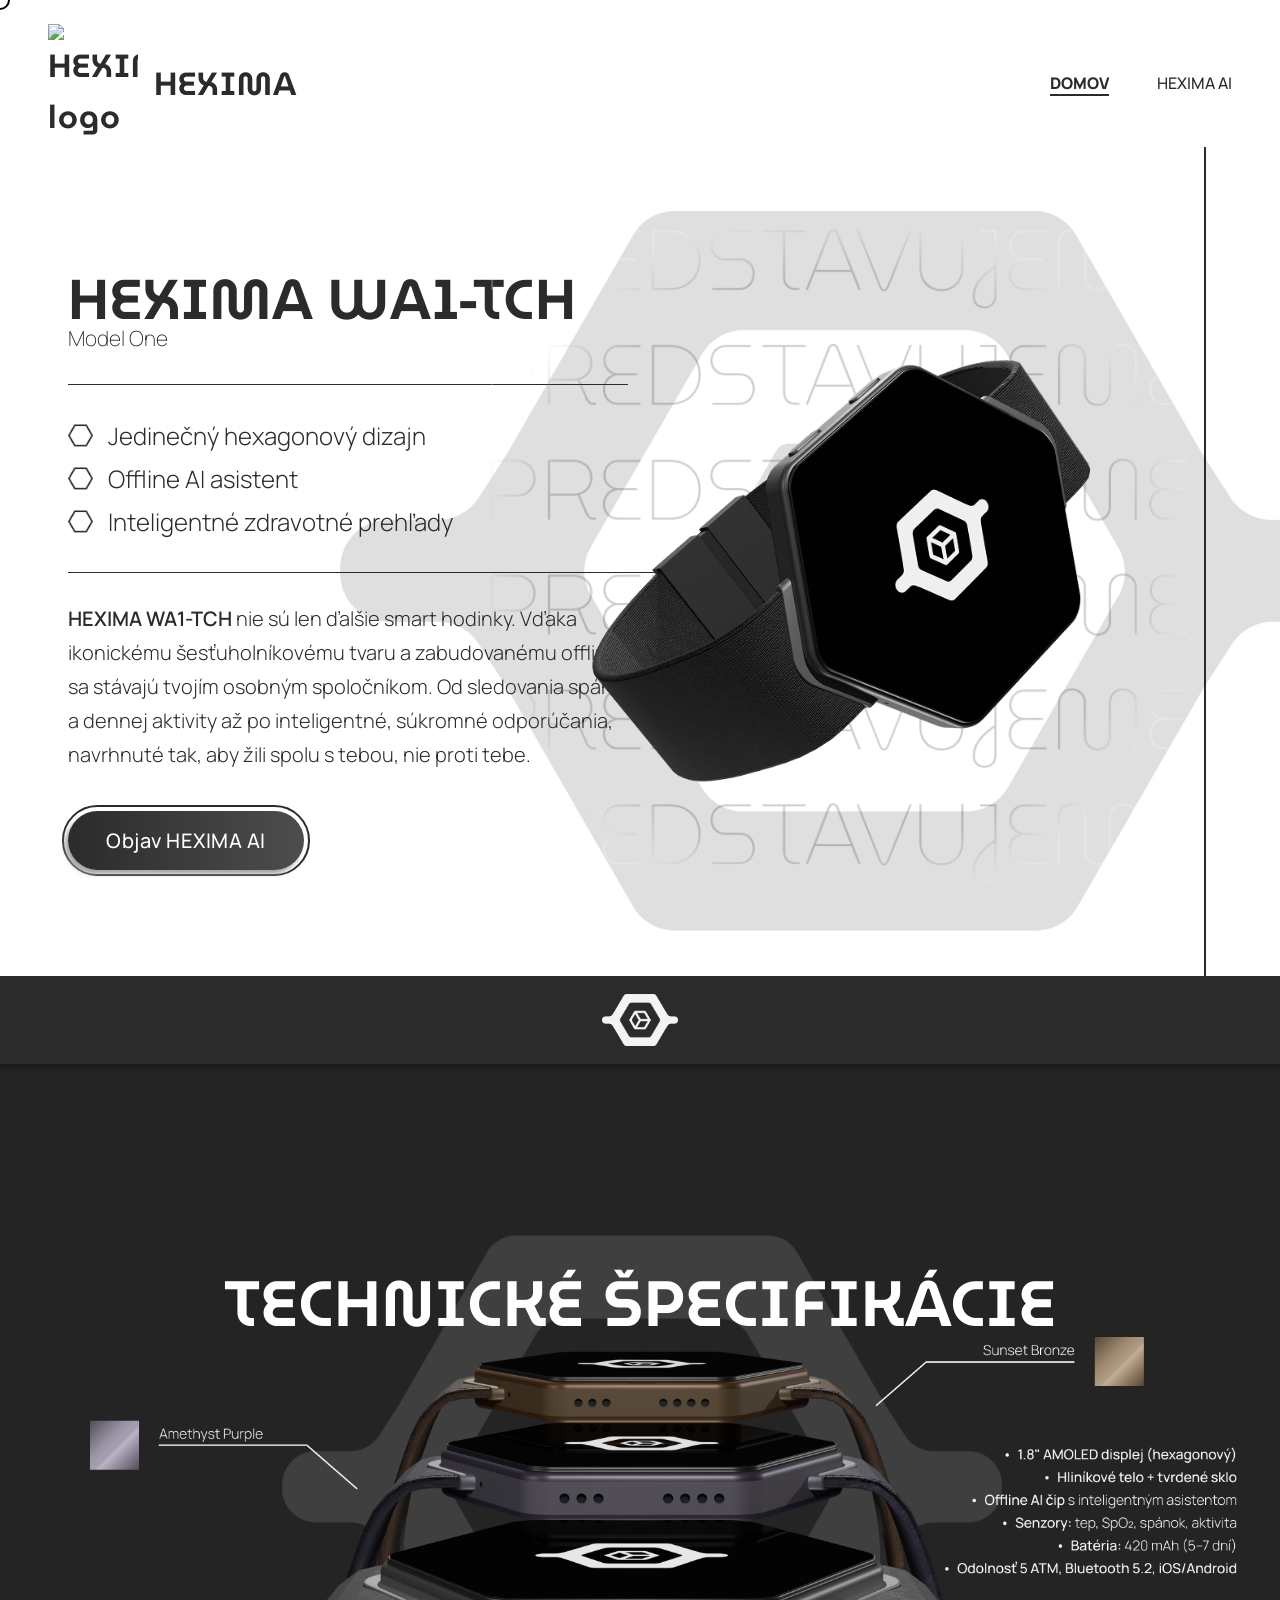
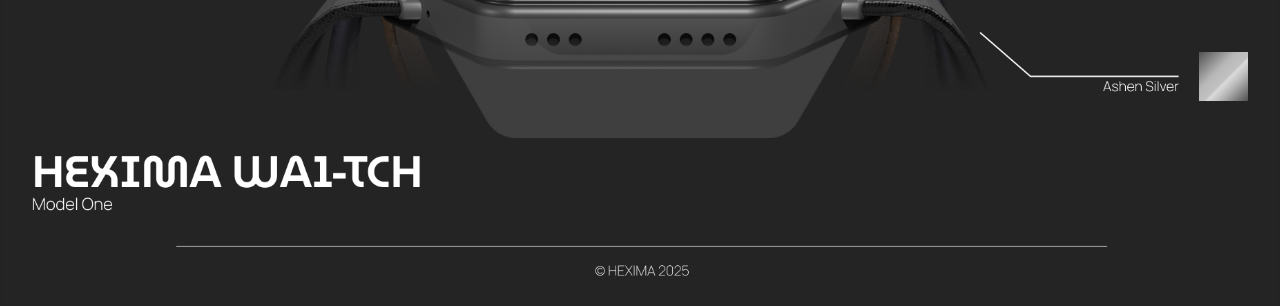
==== index.html @ ae58a71a "Add files via upload" ====
<!DOCTYPE html>
<html lang="en">
  <head>
    <title>HEXIMA HOMEPAGE</title>
    <meta charset='utf-8'>
    <meta name="viewport" content="width=device-width, initial-scale=1">
    <link rel="stylesheet" href="style2.css">
    <link href="https://fonts.googleapis.com/css2?family=MuseoModerno:wght@100;600&family=Manrope:wght@300;400;500;700;800&display=swap" rel="stylesheet">
  </head>
  <body>
	<div id="custom-cursor"></div>

    <header class="header">
        <div class="container">
            <div class="logo">
                <img src="logo.jpg" alt="HEXIMA logo" href="index.html"/>
                <span>HEXIMA</span>
            </div>
            <nav class="nav">
                <ul>
                    <li><a href="index.html" class="active">DOMOV</a></li>
                    <li><a href="HEXIMAI.html">HEXIMA AI</a></li>
                </ul>
            </nav>
        </div>
    </header>

    <section class="hero">
  <div class="hero-content">
    <h1>HEXIMA WA1-TCH</h1>
    <h2>Model One</h2>
    <div class="divider"></div>

    <ul class="hero-list">
      <li>Jedinečný hexagonový dizajn</li>
      <li>Offline AI asistent</li>
      <li>Inteligentné zdravotné prehľady</li>
    </ul>

    <div class="divider2"></div>

    <p class="hero-description">
      <b>HEXIMA WA1-TCH</b> nie sú len ďalšie smart hodinky. Vďaka ikonickému šesťuholníkovému tvaru a
      zabudovanému offline AI sa stávajú tvojím osobným spoločníkom. Od sledovania spánku a dennej
      aktivity až po inteligentné, súkromné odporúčania, navrhnuté tak, aby žili spolu s tebou, nie
      proti tebe.
    </p>

    <button class="hero-btn" id="discover-btn">Objav HEXIMA AI</button>
  </div>
  
   <div class="hero-images">
    <div class="vertical-line"></div>
    <img src="1s.png" alt="Layer 1" class="img-layer img1">
    <img src="2s.png" alt="Layer 2" class="img-layer img2">
    <img src="3s.png" alt="Layer 3" class="img-layer img3">
  </div>
</section>

<div class="middivider">
    <img src="logowhite.png" alt="logowhite">
</div>

<div class="section2">
<h1>TECHNICKÉ ŠPECIFIKÁCIE</h1>
   <div class="second-image">
    <img src="underimg.png" alt="Section 2" class="img-layer img4">
    </div>
</div>

    <script>
window.addEventListener('DOMContentLoaded', () => {
  document.body.classList.add('loaded');
});

const cursor = document.getElementById('custom-cursor');

window.addEventListener("mousemove", (e) => {
  const mouseX = e.clientX;
  const mouseY = e.clientY;

  // 1. POHYB KURZORA (Toto ti chýbalo)
  cursor.style.left = mouseX + 'px';
  cursor.style.top = mouseY + 'px';

  // 2. PARALLAX EFEKT PRE OBRÁZKY
  // Používame stred obrazovky ako nulový bod pre prirodzenejší pohyb
  const moveX = (mouseX - window.innerWidth / 2);
  const moveY = (mouseY - window.innerHeight / 2);

  document.querySelector(".img1").style.transform = `translate(${moveX * 0.01}px, ${moveY * 0.01}px)`;
  document.querySelector(".img2").style.transform = `translate(${moveX * 0.02}px, ${moveY * 0.02}px)`;
  document.querySelector(".img3").style.transform = `translate(${moveX * 0.03}px, ${moveY * 0.03}px)`;
});

// 3. VYFARBENIE KURZORA PRI KLIKNUTÍ
window.addEventListener("mousedown", () => cursor.classList.add("active"));
window.addEventListener("mouseup", () => cursor.classList.remove("active"));

// TVOJ PÔVODNÝ KÓD PRE ČASTICE A TLAČIDLO
document.getElementById("discover-btn").addEventListener("click", function(e) {
  const cursorX = e.clientX + window.scrollX;
  const cursorY = e.clientY + window.scrollY;

  for (let i = 0; i < 30; i++) {
    const particle = document.createElement("span");
    particle.classList.add("particle");
    const angle = Math.random() * 2 * Math.PI;
    const distance = 80 + Math.random() * 60;
    const tx = Math.cos(angle) * distance + "px";
    const ty = Math.sin(angle) * distance + "px";

    particle.style.setProperty("--tx", tx);
    particle.style.setProperty("--ty", ty);
    particle.style.position = "absolute";
    particle.style.left = cursorX + "px";
    particle.style.top = cursorY + "px";

    document.body.appendChild(particle);
    setTimeout(() => particle.remove(), 1000);
  }

  document.body.classList.add("fade-out");
  setTimeout(() => {
    window.location.href = "HEXIMAI.html";
  }, 900);
});
</script>
  </body>
</html>
---- style2.css ----
* {

  margin: 0;

  padding: 0;

  box-sizing: border-box; /* zabranuje preteceniu elementov */

}



body {

    margin: 0;

    font-family: "Manrope", sans-serif;

    background-color: #fff;

    color: #2A2B2A;

    opacity: 0;

    transition: opacity 0.8s ease;

}



body.loaded {

  opacity: 1;

}



body, a, button {

  cursor: none !important;

}



/* �t�l n�ho kr��ku */

#custom-cursor {

  position: fixed;

  top: 0;

  left: 0;

  width: 20px;

  height: 20px;

  border: 2px solid #000; /* Ak m� tmav� pozadie, zme� na #fff */

  border-radius: 50%;

  pointer-events: none; /* Aby si mohol klika� "cez" kr��ok */

  transform: translate(-50%, -50%);

  transition: background-color 0.2s, transform 0.1s ease-out;

  z-index: 9999;

}



/* Vyfarbenie pri kliknut� */

#custom-cursor.active {

  background-color: #000; /* Rovnak� farba ako border */

  transform: translate(-50%, -50%) scale(0.9);

}







.particle {

  position: absolute;     

  width: 8px;

  height: 8px;

  background: white;

  pointer-events: none;

  border-radius: 0;

  transform: translate(-50%, -50%); /* stred partiklu na s�radniciach */

  will-change: transform, opacity;

  animation: particle-move 1s ease-out forwards;

  z-index: 9999;

}



@keyframes particle-move {

  to {

    transform: translate(calc(var(--tx) - 50%), calc(var(--ty) - 50%)) scale(0);

    opacity: 0;

  }

}



  /* Fade-out efekt pre cel� obsah */

  body.fade-out {

    opacity: 0;

    transition: opacity 0.8s ease;

    pointer-events: none;

  }



.header {

    width: 100%;

    padding: 1.5rem 3rem;

}



.container {

    display: flex;

    align-items: center;

    justify-content: space-between;

}



.logo {

    display: flex;

    align-items: center;

    gap: 1rem;

    font-family: "MuseoModerno", sans-serif;

    font-weight: 600;

    font-size: 2rem;

    letter-spacing: 1px;

}



.logo img {

  max-width: 90px;

  height: auto;

}



.nav ul {

    list-style: none;

    display: flex;

    gap: 3rem;

    font-size: 1rem;

    margin: 0;

    padding: 0;

}



.nav a {

    text-decoration: none;

    color: #2A2B2A;

    font-weight: 500;

    transition: all 0.5s ease;

    border-top: 2px solid white;

}



.nav a:hover {

    color: #2A2B2A;

    border-top: 2px solid #2A2B2A;

}



.nav a.active {

    font-weight: 800;

    border-bottom: 2px solid #2A2B2A;

}



.hero {

  display: flex;

  align-items: center;

  min-height: 90vh;

  padding-left: 4.25rem;

}



.hero-content {

  max-width: 580px;

}



.hero h1 {

  font-family: "MuseoModerno", sans-serif;

  font-weight: 600; /* SemiBold */

  font-size: 3.5rem;

  line-height: 1;

  letter-spacing: 1px;

  margin-bottom: -0.3rem;

}



.hero h2 {

  font-family: "Manrope", sans-serif;

  font-weight: 10;

  font-size: 1.3rem;

  margin-bottom: 2rem;

}



.divider {

  width: 560px;

  height: 1.25px;

  background-color: #2A2B2A;

  margin-bottom: 1.8rem;

}



.divider2 {

  width: 700px;

  height: 1.25px;

  background-color: #2A2B2A;

  margin-bottom: 1.8rem;

}



.hero-list {

  list-style: none;

  font-family: "Manrope", sans-serif;

  font-weight: 300; /* Regular */

  font-size: 1.5rem;

  line-height: 1.8;

  color: #2A2B2A;

  margin-bottom: 1.8rem;

}



.hero-list li {

  position: relative;

  padding-left: 2.5rem;

}



.hero-list li::before {

  content: "";

  position: absolute;

  left: 0;

  top: 50%;

  transform: translateY(-50%);

  width: 25px;

  height: 25px;

  background-image: url("icon.png");

  background-size: contain;

  background-repeat: no-repeat;

  background-position: center;

}



.hero-description {

  font-family: "Manrope", sans-serif;

  font-weight: 300; /* Light */

  font-size: 1.25rem;

  line-height: 1.7;

  color: #2A2B2A;

  margin-bottom: 2.4rem;

  max-width: 580px;

}



.hero-description b {

     font-weight: 600;

}



.hero-btn {

  position: relative;

  font-family: "Manrope", sans-serif;

  font-weight: 500; /* Bold */

  font-size: 1.25rem;

  background: linear-gradient(90deg, #2A2B2A, #4D4D4D);

  box-shadow: -3px 4px 4px #A5A5A5;

  color: white;

  border: none;

  padding: 1rem 2.4rem;

  border-radius: 999px;

  cursor: pointer;

  transition: color 0.5s ease, transform 0.5s;

  letter-spacing: 0.5px;

}



.hero-btn::after {

  content: "";

  position: absolute;

  top: -6px;  

  left: -6px;

  right: -6px;

  bottom: -6px;

  border: 2px solid #2A2B2A; 

  border-radius: 999px;     

  z-index: -1;               

}



.hero-btn:hover {

  background: white;

  color: #2A2B2A;

  transform: translateY(-3px);

  background: white;

}



.hero-images { 

  position: relative; 

  margin-left: auto; 

  width: 800px;               /* Change 1: Set a fixed width */

  height: 800px;  

  max-width: 800px;               /* Change 1: Set a fixed width */

  max-height: 800px;   /* Change 2: Match height for 1:1 ratio */

  display: flex; 

  align-items: center;

  justify-content: center; 

  overflow: visible; 

  transform: translateX(-150px); 

}



.hero-images .vertical-line {

  position: absolute;

  right: -12%;                /* distance relative to container width */

  top: -3%;

  width: 2px;

  height: 105%;

  background-color: #2A2B2A;

  z-index: 0;

}



.img-layer {

  position: absolute;

  transition: transform 0.6s ease, opacity 0.6s ease;

}



/* Using clamp() so translations scale with viewport */

.img1 {

  z-index: 1;

  width: 150%;

  height: auto;

  transform: translate(0, 0);

}



.img2 {

  z-index: 2;

  width: 110%;

  height: auto;

  transform: translate(clamp(15px, 4%, 25px), clamp(-15px, -3%, -20px));

}



.img3 {

  z-index: 3;

  width: 110%;

  height: auto;

  transform: translate(clamp(30px, 8%, 50px), clamp(-30px, -5%, -40px));

}



.middivider {

    display: flex;

    align-items: center;

    justify-content: center;

    width: 100%;

    height: 5.5rem;

    background: #2A2B2A;

    margin-top: 30px 0;

}



.middivider img {

    height: 60%

}



.section2 {

    display: flex;

    justify-content: flex-start;

    align-items: center;

    width: 100%;

    min-height: 60vh;

    padding: 4rem 2rem 0.3rem; /* ?? e�te men�ia medzera dole */

    background: #242424;

    box-shadow: inset 0 8px 10px -8px rgba(0, 0, 0, 0.7);

    overflow: hidden;

    flex-direction: column;

    position: relative;

}



.second-image {

    width: 100%;

    padding-top: 70px; /* ?? jemne men�ia medzera nad obr�zkom */

    max-width: 2300px;

    position: relative;

    display: flex;

    justify-content: center;

    align-items: center;

    margin: 0 auto;

}



.second-image img.img4 {

    position: relative;

    width: 100%;

    max-width: 2300px;

    height: auto;

    display: block;

}



.section2 h1 {

  font-family: "MuseoModerno", sans-serif;

  font-weight: 600;

  font-size: 4rem;

  line-height: 1;

  letter-spacing: 1px;

  margin: 9rem 0 -10.7rem 0; /* ??v��ia medzera hore, 2rem dole */

  color: white;

  text-align: center;

}



.particle {

  position: absolute;

  width: 8px;

  height: 8px;

  background-color: #2A2B2A;

  border-radius: 50%;

  pointer-events: none;

  opacity: 0.9;

  animation: particle-move 1s ease-out forwards;

}



/* Animation for the particle */

@keyframes particle-move {

  0% {

    transform: translate(0, 0) scale(1);

    opacity: 1;

  }

  100% {

    transform: translate(var(--tx), var(--ty)) scale(0);

    opacity: 0;

  }

}











.hero-ai {

 display: flex;

  align-items: center;

  justify-content: flex-start;

  min-height: 25vh;

  padding-left: 4.25rem;

  margin-top: -1rem;

}



.hero-ai-content {

  max-width: 1000px;

}



.hero-ai h1 {

  font-family: "MuseoModerno", sans-serif;

  font-weight: 600; /* SemiBold */

  font-size: 4.5rem;

  line-height: 1;

  letter-spacing: 1px;

  margin-bottom: -0.3rem;

}



.hero-ai h2 {

  font-family: "Manrope", sans-serif;

  font-weight: 10;

  font-size: 2.3rem;

  margin-bottom: 2rem;

  margin-top: 1rem;

}



.divider3 {

  width: 1360px;

  height: 1.25px;

  background-color: #2A2B2A;

  margin: 40px 0 40px;

}



.gifwatch {

width: 100%;

 display: flex;

 margin-top: 10px;

}



.gifwatch img {

width: 100%;

  will-change: transform;

  transition: none !important; /* Anim�ciu teraz riadi �ist� JS pre maxim�lnu plynulos� */

}



.divider4 {

  display: flex;

  width: 116rem;           /* Kept as is */

  height: 1.25px;          /* Kept as is */

  background-color: #2A2B2A;

  margin: 50px auto 40px;  /* Top 50px, Centered sides, Bottom 40px */

}



.section3 {

  position: relative;

  text-align: center;

  color: white;

  font-family: "Poppins", sans-serif;

}



.section3 h1 {

  margin-bottom: 2rem;

}



.third-image {

  position: relative;

  display: flex;

  justify-content: center;

  align-items: center;

  height: 50rem;

}





.img-layer2 {

  width: 100%;

  opacity: 0.3;

  display: block;

  margin: 0 auto;

  margin-bottom: 3.5rem;

}



.overlay-text {

  position: absolute;

  top: 50%;

  left: 50%;

  transform: translate(-50%, -50%);

  display: flex;

  justify-content: space-between;

  align-items: center;

  width: 80%;

  text-align: center;

  gap: 8rem;

  transition: transform 0.3s ease, filter 0.3s ease;

}



.col {

  flex: 1;

  margin: 0 0.5rem;

  transition: transform 0.3s ease, filter 0.3s ease;

}



.col:hover {

  transform: scale(1.1);

  filter: drop-shadow(0 0 10px rgba(255, 255, 255, 0.3));

}



.col h2 {

  font-size: 4rem;

  font-weight: 600;

  margin-bottom: 1rem;

  color: #2A2B2A;

  font-family: "MuseoModerno", sans-serif;

  transition: transform 0.3s ease;

}





.col p {

  font-size: 1.5rem;

  line-height: 1.6;

  font-weight: 100;

  color: #2A2B2A;

  font-family: "Manrope";

  transition: color 0.3s ease;

}



.ai-btn-container {

  display: flex;

  justify-content: center; 

  align-items: center;    

  height: 100%;           

}



.ai-btn-container p {

 font-size: 1.3rem;

  line-height: 1.6;

  font-weight: 100;

  color: #2A2B2A;

  font-family: "Manrope";

  transition: color 0.3s ease;

  margin-top: -25px;

  margin-bottom: 50px;

}



.ai-btn {

  position: relative;

  font-family: "Manrope", sans-serif;

  font-weight: 500; /* Bold */

  font-size: 1rem;

  background: linear-gradient(90deg, #2A2B2A, #4D4D4D);

  box-shadow: -3px 4px 4px #A5A5A5;

  color: white;

  border: none;

  padding: 1rem 2.4rem;

  border-radius: 999px;

  cursor: pointer;

  transition: color 0.5s ease, transform 0.5s;

  letter-spacing: 0.5px;

}



.ai-btn::after {

  content: "";

  position: absolute;

  top: -6px;  

  left: -6px;

  right: -6px;

  bottom: -6px;

  border: 2px solid #2A2B2A; 

  border-radius: 999px;     

  z-index: -1;               

}



.ai-btn:hover {

  background: white;

  color: #2A2B2A;

  transform: translateY(-3px);

  background: white;

}
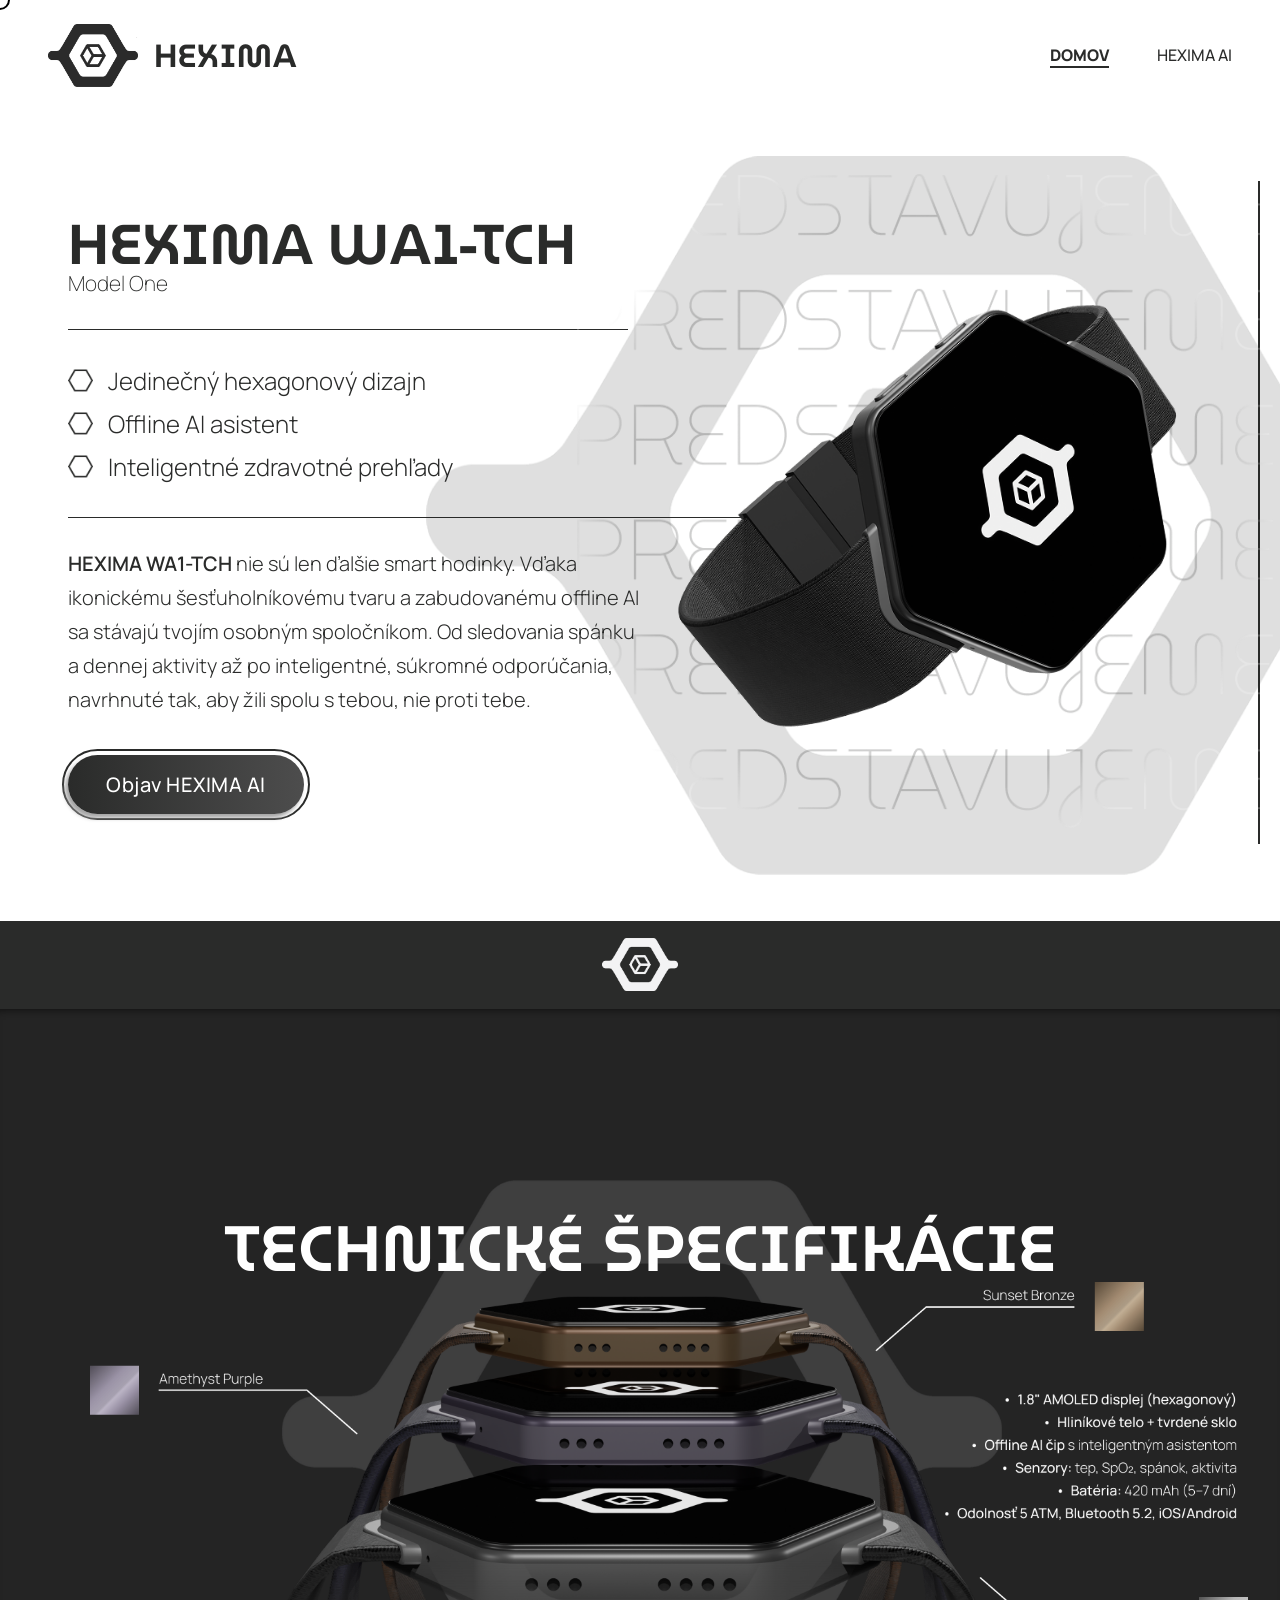
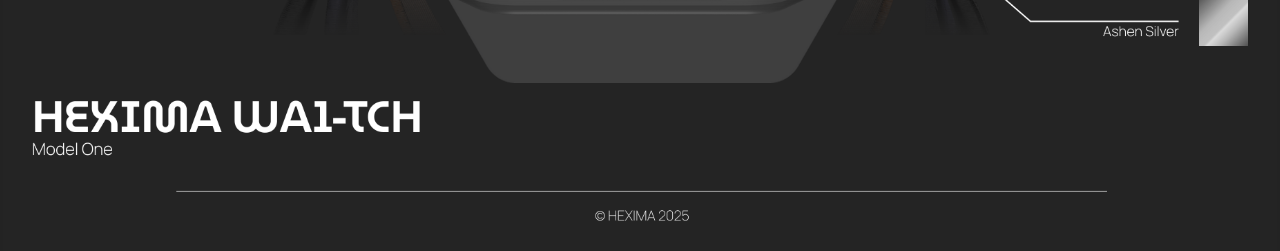
==== commit d71515e4: "Fix HTML encoding issues in index.html" ====
--- a/index.html
+++ b/index.html
@@ -79,12 +79,9 @@
   const mouseX = e.clientX;
   const mouseY = e.clientY;
 
-  // 1. POHYB KURZORA (Toto ti chýbalo)
   cursor.style.left = mouseX + 'px';
   cursor.style.top = mouseY + 'px';
 
-  // 2. PARALLAX EFEKT PRE OBRÁZKY
-  // Používame stred obrazovky ako nulový bod pre prirodzenejší pohyb
   const moveX = (mouseX - window.innerWidth / 2);
   const moveY = (mouseY - window.innerHeight / 2);
 
@@ -93,11 +90,9 @@
   document.querySelector(".img3").style.transform = `translate(${moveX * 0.03}px, ${moveY * 0.03}px)`;
 });
 
-// 3. VYFARBENIE KURZORA PRI KLIKNUTÍ
 window.addEventListener("mousedown", () => cursor.classList.add("active"));
 window.addEventListener("mouseup", () => cursor.classList.remove("active"));
 
-// TVOJ PÔVODNÝ KÓD PRE ČASTICE A TLAČIDLO
 document.getElementById("discover-btn").addEventListener("click", function(e) {
   const cursorX = e.clientX + window.scrollX;
   const cursorY = e.clientY + window.scrollY;
--- a/style2.css
+++ b/style2.css
@@ -44,7 +44,7 @@
 
 
 
-/* �t�l n�ho kr��ku */
+/* Štýl nášho krúžku */
 
 #custom-cursor {
 
@@ -58,11 +58,11 @@
 
   height: 20px;
 
-  border: 2px solid #000; /* Ak m� tmav� pozadie, zme� na #fff */
+  border: 2px solid #000; /* Ak máš tmavé pozadie, zmeň na #fff */
 
   border-radius: 50%;
 
-  pointer-events: none; /* Aby si mohol klika� "cez" kr��ok */
+  pointer-events: none; /* Aby si mohol klikať "cez" krúžok */
 
   transform: translate(-50%, -50%);
 
@@ -74,11 +74,11 @@
 
 
 
-/* Vyfarbenie pri kliknut� */
+/* Vyfarbenie pri kliknutí */
 
 #custom-cursor.active {
 
-  background-color: #000; /* Rovnak� farba ako border */
+  background-color: #000; /* Rovnaká farba ako border */
 
   transform: translate(-50%, -50%) scale(0.9);
 
@@ -104,7 +104,7 @@
 
   border-radius: 0;
 
-  transform: translate(-50%, -50%); /* stred partiklu na s�radniciach */
+  transform: translate(-50%, -50%); /* stred partiklu na súradniciach */
 
   will-change: transform, opacity;
 
@@ -130,7 +130,7 @@
 
 
 
-  /* Fade-out efekt pre cel� obsah */
+  /* Fade-out efekt pre celý obsah */
 
   body.fade-out {
 
@@ -486,638 +486,631 @@
 
 }
 
-
-
 .hero-images { 
-
   position: relative; 
-
   margin-left: auto; 
 
-  width: 800px;               /* Change 1: Set a fixed width */
-
-  height: 800px;  
-
-  max-width: 800px;               /* Change 1: Set a fixed width */
-
-  max-height: 800px;   /* Change 2: Match height for 1:1 ratio */
+  width: 100%; 
+
+  /* KĽÚČOVÁ ZMENA: 
+     60rem (cca 960px) dovolí obrázku byť na veľkom monitore obrovský (viac ako 2x toľko čo predtým).
+     75vh znamená, že bez ohľadu na šírku obrazovky si obrázok nikdy nevezme viac ako 75% jej VÝŠKY. */
+  max-width: min(60rem, 72vh); 
+
+  aspect-ratio: 1 / 1; 
 
   display: flex; 
+  align-items: center; 
+  justify-content: center; 
+  overflow: visible; 
+  
+  transform: translateX(-5vw); 
+}
+
+
+
+.hero-images .vertical-line {
+
+  position: absolute;
+
+  right: -7%;                /* distance relative to container width */
+
+  top: -3%;
+
+  width: 2px;
+
+  height: 105%;
+
+  background-color: #2A2B2A;
+
+  z-index: 0;
+
+}
+
+
+
+.img-layer {
+
+  position: absolute;
+
+  transition: transform 0.6s ease, opacity 0.6s ease;
+
+}
+
+
+
+/* Using clamp() so translations scale with viewport */
+
+.img1 {
+
+  z-index: 1;
+
+  width: 150%;
+
+  height: auto;
+
+  transform: translate(0, 0);
+
+}
+
+
+
+.img2 {
+
+  z-index: 2;
+
+  width: 110%;
+
+  height: auto;
+
+  transform: translate(clamp(15px, 4%, 25px), clamp(-15px, -3%, -20px));
+
+}
+
+
+
+.img3 {
+
+  z-index: 3;
+
+  width: 110%;
+
+  height: auto;
+
+  transform: translate(clamp(30px, 8%, 50px), clamp(-30px, -5%, -40px));
+
+}
+
+
+
+.middivider {
+
+    display: flex;
+
+    align-items: center;
+
+    justify-content: center;
+
+    width: 100%;
+
+    height: 5.5rem;
+
+    background: #2A2B2A;
+
+    margin-top: 30px 0;
+
+}
+
+
+
+.middivider img {
+
+    height: 60%
+
+}
+
+
+
+.section2 {
+
+    display: flex;
+
+    justify-content: flex-start;
+
+    align-items: center;
+
+    width: 100%;
+
+    min-height: 60vh;
+
+    padding: 4rem 2rem 0.3rem; /* ?? ešte menšia medzera dole */
+
+    background: #242424;
+
+    box-shadow: inset 0 8px 10px -8px rgba(0, 0, 0, 0.7);
+
+    overflow: hidden;
+
+    flex-direction: column;
+
+    position: relative;
+
+}
+
+
+
+.second-image {
+
+    width: 100%;
+
+    padding-top: 70px; /* ?? jemne menšia medzera nad obrázkom */
+
+    max-width: 2300px;
+
+    position: relative;
+
+    display: flex;
+
+    justify-content: center;
+
+    align-items: center;
+
+    margin: 0 auto;
+
+}
+
+
+
+.second-image img.img4 {
+
+    position: relative;
+
+    width: 100%;
+
+    max-width: 2300px;
+
+    height: auto;
+
+    display: block;
+
+}
+
+
+
+.section2 h1 {
+
+  font-family: "MuseoModerno", sans-serif;
+
+  font-weight: 600;
+
+  font-size: 4rem;
+
+  line-height: 1;
+
+  letter-spacing: 1px;
+
+  margin: 9rem 0 -10.7rem 0; /* ??väčšia medzera hore, 2rem dole */
+
+  color: white;
+
+  text-align: center;
+
+}
+
+
+
+.particle {
+
+  position: absolute;
+
+  width: 8px;
+
+  height: 8px;
+
+  background-color: #2A2B2A;
+
+  border-radius: 50%;
+
+  pointer-events: none;
+
+  opacity: 0.9;
+
+  animation: particle-move 1s ease-out forwards;
+
+}
+
+
+
+/* Animation for the particle */
+
+@keyframes particle-move {
+
+  0% {
+
+    transform: translate(0, 0) scale(1);
+
+    opacity: 1;
+
+  }
+
+  100% {
+
+    transform: translate(var(--tx), var(--ty)) scale(0);
+
+    opacity: 0;
+
+  }
+
+}
+
+
+
+
+
+
+
+
+
+
+
+.hero-ai {
+
+ display: flex;
 
   align-items: center;
 
+  justify-content: flex-start;
+
+  min-height: 25vh;
+
+  padding-left: 4.25rem;
+
+  margin-top: -1rem;
+
+}
+
+
+
+.hero-ai-content {
+
+  max-width: 1000px;
+
+}
+
+
+
+.hero-ai h1 {
+
+  font-family: "MuseoModerno", sans-serif;
+
+  font-weight: 600; /* SemiBold */
+
+  font-size: 4.5rem;
+
+  line-height: 1;
+
+  letter-spacing: 1px;
+
+  margin-bottom: -0.3rem;
+
+}
+
+
+
+.hero-ai h2 {
+
+  font-family: "Manrope", sans-serif;
+
+  font-weight: 10;
+
+  font-size: 2.3rem;
+
+  margin-bottom: 2rem;
+
+  margin-top: 1rem;
+
+}
+
+
+
+.divider3 {
+
+  width: 1360px;
+
+  height: 1.25px;
+
+  background-color: #2A2B2A;
+
+  margin: 40px 0 40px;
+
+}
+
+
+
+.gifwatch {
+
+width: 100%;
+
+ display: flex;
+
+ margin-top: 10px;
+
+}
+
+
+
+.gifwatch img {
+
+width: 100%;
+
+  will-change: transform;
+
+  transition: none !important; /* Animáciu teraz riadi čistý JS pre maximálnu plynulosť */
+
+}
+
+
+
+.divider4 {
+
+  display: flex;
+
+  width: 116rem;           /* Kept as is */
+
+  height: 1.25px;          /* Kept as is */
+
+  background-color: #2A2B2A;
+
+  margin: 50px auto 40px;  /* Top 50px, Centered sides, Bottom 40px */
+
+}
+
+
+
+.section3 {
+
+  position: relative;
+
+  text-align: center;
+
+  color: white;
+
+  font-family: "Poppins", sans-serif;
+
+}
+
+
+
+.section3 h1 {
+
+  margin-bottom: 2rem;
+
+}
+
+
+
+.third-image {
+
+  position: relative;
+
+  display: flex;
+
+  justify-content: center;
+
+  align-items: center;
+
+  height: 50rem;
+
+}
+
+
+
+
+
+.img-layer2 {
+
+  width: 100%;
+
+  opacity: 0.3;
+
+  display: block;
+
+  margin: 0 auto;
+
+  margin-bottom: 3.5rem;
+
+}
+
+
+
+.overlay-text {
+
+  position: absolute;
+
+  top: 50%;
+
+  left: 50%;
+
+  transform: translate(-50%, -50%);
+
+  display: flex;
+
+  justify-content: space-between;
+
+  align-items: center;
+
+  width: 80%;
+
+  text-align: center;
+
+  gap: 8rem;
+
+  transition: transform 0.3s ease, filter 0.3s ease;
+
+}
+
+
+
+.col {
+
+  flex: 1;
+
+  margin: 0 0.5rem;
+
+  transition: transform 0.3s ease, filter 0.3s ease;
+
+}
+
+
+
+.col:hover {
+
+  transform: scale(1.1);
+
+  filter: drop-shadow(0 0 10px rgba(255, 255, 255, 0.3));
+
+}
+
+
+
+.col h2 {
+
+  font-size: 4rem;
+
+  font-weight: 600;
+
+  margin-bottom: 1rem;
+
+  color: #2A2B2A;
+
+  font-family: "MuseoModerno", sans-serif;
+
+  transition: transform 0.3s ease;
+
+}
+
+
+
+
+
+.col p {
+
+  font-size: 1.5rem;
+
+  line-height: 1.6;
+
+  font-weight: 100;
+
+  color: #2A2B2A;
+
+  font-family: "Manrope";
+
+  transition: color 0.3s ease;
+
+}
+
+
+
+.ai-btn-container {
+
+  display: flex;
+
   justify-content: center; 
 
-  overflow: visible; 
-
-  transform: translateX(-150px); 
-
-}
-
-
-
-.hero-images .vertical-line {
+  align-items: center;    
+
+  height: 100%;           
+
+}
+
+
+
+.ai-btn-container p {
+
+ font-size: 1.3rem;
+
+  line-height: 1.6;
+
+  font-weight: 100;
+
+  color: #2A2B2A;
+
+  font-family: "Manrope";
+
+  transition: color 0.3s ease;
+
+  margin-top: -25px;
+
+  margin-bottom: 50px;
+
+}
+
+
+
+.ai-btn {
+
+  position: relative;
+
+  font-family: "Manrope", sans-serif;
+
+  font-weight: 500; /* Bold */
+
+  font-size: 1rem;
+
+  background: linear-gradient(90deg, #2A2B2A, #4D4D4D);
+
+  box-shadow: -3px 4px 4px #A5A5A5;
+
+  color: white;
+
+  border: none;
+
+  padding: 1rem 2.4rem;
+
+  border-radius: 999px;
+
+  cursor: pointer;
+
+  transition: color 0.5s ease, transform 0.5s;
+
+  letter-spacing: 0.5px;
+
+}
+
+
+
+.ai-btn::after {
+
+  content: "";
 
   position: absolute;
 
-  right: -12%;                /* distance relative to container width */
-
-  top: -3%;
-
-  width: 2px;
-
-  height: 105%;
-
-  background-color: #2A2B2A;
-
-  z-index: 0;
-
-}
-
-
-
-.img-layer {
-
-  position: absolute;
-
-  transition: transform 0.6s ease, opacity 0.6s ease;
-
-}
-
-
-
-/* Using clamp() so translations scale with viewport */
-
-.img1 {
-
-  z-index: 1;
-
-  width: 150%;
-
-  height: auto;
-
-  transform: translate(0, 0);
-
-}
-
-
-
-.img2 {
-
-  z-index: 2;
-
-  width: 110%;
-
-  height: auto;
-
-  transform: translate(clamp(15px, 4%, 25px), clamp(-15px, -3%, -20px));
-
-}
-
-
-
-.img3 {
-
-  z-index: 3;
-
-  width: 110%;
-
-  height: auto;
-
-  transform: translate(clamp(30px, 8%, 50px), clamp(-30px, -5%, -40px));
-
-}
-
-
-
-.middivider {
-
-    display: flex;
-
-    align-items: center;
-
-    justify-content: center;
-
-    width: 100%;
-
-    height: 5.5rem;
-
-    background: #2A2B2A;
-
-    margin-top: 30px 0;
-
-}
-
-
-
-.middivider img {
-
-    height: 60%
-
-}
-
-
-
-.section2 {
-
-    display: flex;
-
-    justify-content: flex-start;
-
-    align-items: center;
-
-    width: 100%;
-
-    min-height: 60vh;
-
-    padding: 4rem 2rem 0.3rem; /* ?? e�te men�ia medzera dole */
-
-    background: #242424;
-
-    box-shadow: inset 0 8px 10px -8px rgba(0, 0, 0, 0.7);
-
-    overflow: hidden;
-
-    flex-direction: column;
-
-    position: relative;
-
-}
-
-
-
-.second-image {
-
-    width: 100%;
-
-    padding-top: 70px; /* ?? jemne men�ia medzera nad obr�zkom */
-
-    max-width: 2300px;
-
-    position: relative;
-
-    display: flex;
-
-    justify-content: center;
-
-    align-items: center;
-
-    margin: 0 auto;
-
-}
-
-
-
-.second-image img.img4 {
-
-    position: relative;
-
-    width: 100%;
-
-    max-width: 2300px;
-
-    height: auto;
-
-    display: block;
-
-}
-
-
-
-.section2 h1 {
-
-  font-family: "MuseoModerno", sans-serif;
-
-  font-weight: 600;
-
-  font-size: 4rem;
-
-  line-height: 1;
-
-  letter-spacing: 1px;
-
-  margin: 9rem 0 -10.7rem 0; /* ??v��ia medzera hore, 2rem dole */
-
-  color: white;
-
-  text-align: center;
-
-}
-
-
-
-.particle {
-
-  position: absolute;
-
-  width: 8px;
-
-  height: 8px;
-
-  background-color: #2A2B2A;
-
-  border-radius: 50%;
-
-  pointer-events: none;
-
-  opacity: 0.9;
-
-  animation: particle-move 1s ease-out forwards;
-
-}
-
-
-
-/* Animation for the particle */
-
-@keyframes particle-move {
-
-  0% {
-
-    transform: translate(0, 0) scale(1);
-
-    opacity: 1;
-
-  }
-
-  100% {
-
-    transform: translate(var(--tx), var(--ty)) scale(0);
-
-    opacity: 0;
-
-  }
-
-}
-
-
-
-
-
-
-
-
-
-
-
-.hero-ai {
-
- display: flex;
-
-  align-items: center;
-
-  justify-content: flex-start;
-
-  min-height: 25vh;
-
-  padding-left: 4.25rem;
-
-  margin-top: -1rem;
-
-}
-
-
-
-.hero-ai-content {
-
-  max-width: 1000px;
-
-}
-
-
-
-.hero-ai h1 {
-
-  font-family: "MuseoModerno", sans-serif;
-
-  font-weight: 600; /* SemiBold */
-
-  font-size: 4.5rem;
-
-  line-height: 1;
-
-  letter-spacing: 1px;
-
-  margin-bottom: -0.3rem;
-
-}
-
-
-
-.hero-ai h2 {
-
-  font-family: "Manrope", sans-serif;
-
-  font-weight: 10;
-
-  font-size: 2.3rem;
-
-  margin-bottom: 2rem;
-
-  margin-top: 1rem;
-
-}
-
-
-
-.divider3 {
-
-  width: 1360px;
-
-  height: 1.25px;
-
-  background-color: #2A2B2A;
-
-  margin: 40px 0 40px;
-
-}
-
-
-
-.gifwatch {
-
-width: 100%;
-
- display: flex;
-
- margin-top: 10px;
-
-}
-
-
-
-.gifwatch img {
-
-width: 100%;
-
-  will-change: transform;
-
-  transition: none !important; /* Anim�ciu teraz riadi �ist� JS pre maxim�lnu plynulos� */
-
-}
-
-
-
-.divider4 {
-
-  display: flex;
-
-  width: 116rem;           /* Kept as is */
-
-  height: 1.25px;          /* Kept as is */
-
-  background-color: #2A2B2A;
-
-  margin: 50px auto 40px;  /* Top 50px, Centered sides, Bottom 40px */
-
-}
-
-
-
-.section3 {
-
-  position: relative;
-
-  text-align: center;
-
-  color: white;
-
-  font-family: "Poppins", sans-serif;
-
-}
-
-
-
-.section3 h1 {
-
-  margin-bottom: 2rem;
-
-}
-
-
-
-.third-image {
-
-  position: relative;
-
-  display: flex;
-
-  justify-content: center;
-
-  align-items: center;
-
-  height: 50rem;
-
-}
-
-
-
-
-
-.img-layer2 {
-
-  width: 100%;
-
-  opacity: 0.3;
-
-  display: block;
-
-  margin: 0 auto;
-
-  margin-bottom: 3.5rem;
-
-}
-
-
-
-.overlay-text {
-
-  position: absolute;
-
-  top: 50%;
-
-  left: 50%;
-
-  transform: translate(-50%, -50%);
-
-  display: flex;
-
-  justify-content: space-between;
-
-  align-items: center;
-
-  width: 80%;
-
-  text-align: center;
-
-  gap: 8rem;
-
-  transition: transform 0.3s ease, filter 0.3s ease;
-
-}
-
-
-
-.col {
-
-  flex: 1;
-
-  margin: 0 0.5rem;
-
-  transition: transform 0.3s ease, filter 0.3s ease;
-
-}
-
-
-
-.col:hover {
-
-  transform: scale(1.1);
-
-  filter: drop-shadow(0 0 10px rgba(255, 255, 255, 0.3));
-
-}
-
-
-
-.col h2 {
-
-  font-size: 4rem;
-
-  font-weight: 600;
-
-  margin-bottom: 1rem;
+  top: -6px;  
+
+  left: -6px;
+
+  right: -6px;
+
+  bottom: -6px;
+
+  border: 2px solid #2A2B2A; 
+
+  border-radius: 999px;     
+
+  z-index: -1;               
+
+}
+
+
+
+.ai-btn:hover {
+
+  background: white;
 
   color: #2A2B2A;
 
-  font-family: "MuseoModerno", sans-serif;
-
-  transition: transform 0.3s ease;
-
-}
-
-
-
-
-
-.col p {
-
-  font-size: 1.5rem;
-
-  line-height: 1.6;
-
-  font-weight: 100;
-
-  color: #2A2B2A;
-
-  font-family: "Manrope";
-
-  transition: color 0.3s ease;
-
-}
-
-
-
-.ai-btn-container {
-
-  display: flex;
-
-  justify-content: center; 
-
-  align-items: center;    
-
-  height: 100%;           
-
-}
-
-
-
-.ai-btn-container p {
-
- font-size: 1.3rem;
-
-  line-height: 1.6;
-
-  font-weight: 100;
-
-  color: #2A2B2A;
-
-  font-family: "Manrope";
-
-  transition: color 0.3s ease;
-
-  margin-top: -25px;
-
-  margin-bottom: 50px;
-
-}
-
-
-
-.ai-btn {
-
-  position: relative;
-
-  font-family: "Manrope", sans-serif;
-
-  font-weight: 500; /* Bold */
-
-  font-size: 1rem;
-
-  background: linear-gradient(90deg, #2A2B2A, #4D4D4D);
-
-  box-shadow: -3px 4px 4px #A5A5A5;
-
-  color: white;
-
-  border: none;
-
-  padding: 1rem 2.4rem;
-
-  border-radius: 999px;
-
-  cursor: pointer;
-
-  transition: color 0.5s ease, transform 0.5s;
-
-  letter-spacing: 0.5px;
-
-}
-
-
-
-.ai-btn::after {
-
-  content: "";
-
-  position: absolute;
-
-  top: -6px;  
-
-  left: -6px;
-
-  right: -6px;
-
-  bottom: -6px;
-
-  border: 2px solid #2A2B2A; 
-
-  border-radius: 999px;     
-
-  z-index: -1;               
-
-}
-
-
-
-.ai-btn:hover {
+  transform: translateY(-3px);
 
   background: white;
 
-  color: #2A2B2A;
-
-  transform: translateY(-3px);
-
-  background: white;
-
-}+}
